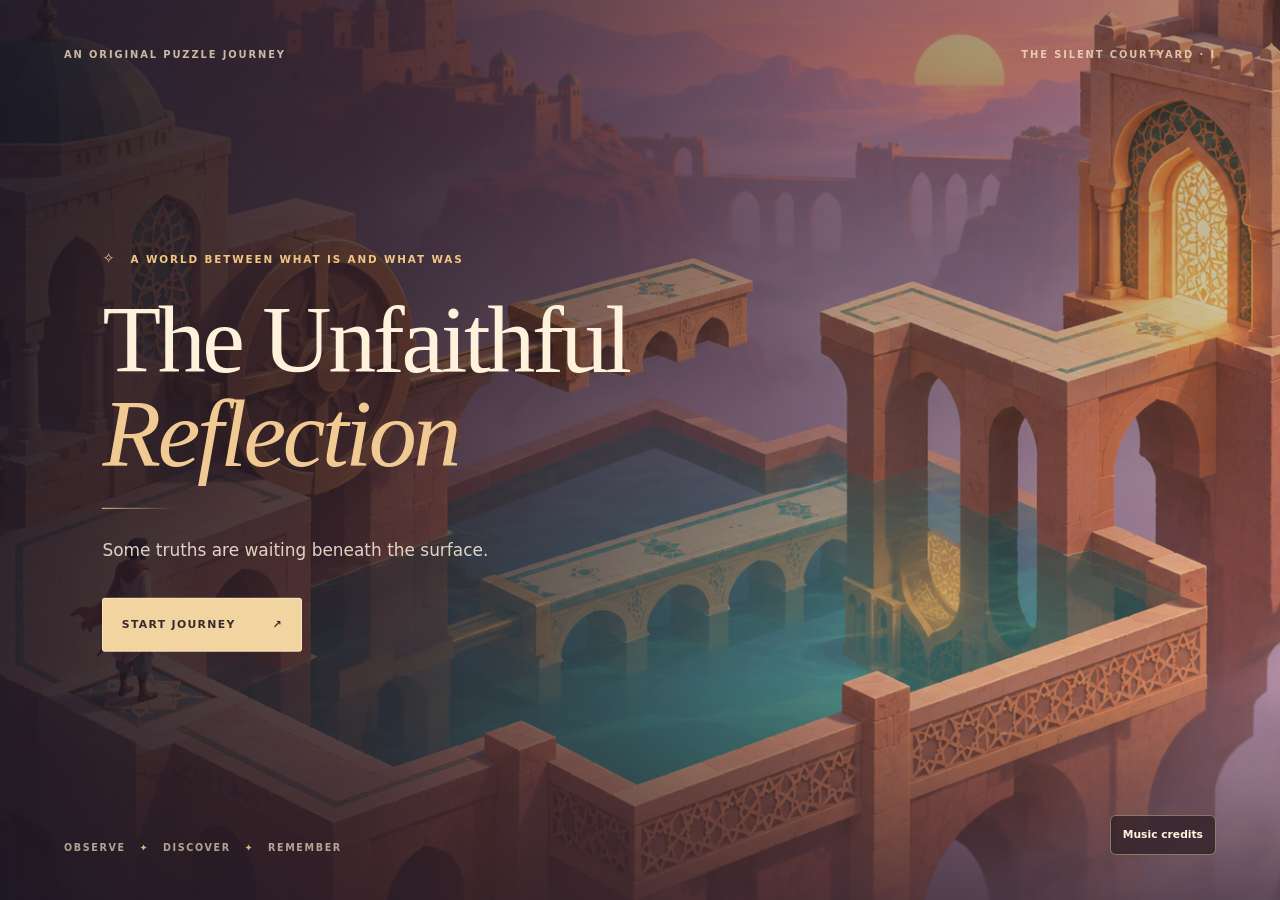
==== game-illustrated-rebuild/index.html @ d264c6a3 "Publish The Unfaithful Reflection game draft" ====
<!doctype html>
<html lang="en">
  <head>
    <meta charset="UTF-8" />
    <meta name="viewport" content="width=device-width, initial-scale=1.0" />
    <meta name="theme-color" content="#8f697f" />
    <title>The Unfaithful Reflection</title>
    <link rel="stylesheet" href="./style.css?v=opening-sound-2" />
  </head>
  <body>
    <main id="game" aria-label="The Unfaithful Reflection illustrated game prototype">
      <div id="scene" aria-hidden="true"></div>
      <section id="intro" class="opening" aria-labelledby="game-title">
        <div class="opening-art" aria-hidden="true"></div>
        <div class="opening-shade" aria-hidden="true"></div>
        <div class="opening-top"><span>An original puzzle journey</span><span class="opening-chapter">The Silent Courtyard · I</span></div>
        <div class="opening-audio">
          <details class="music-credits"><summary>Music credits</summary><p>“Fluidscape” and “Dreams Become Real” by Kevin MacLeod, <a href="https://incompetech.com/" target="_blank" rel="noopener noreferrer">incompetech.com</a>. <a href="https://creativecommons.org/licenses/by/4.0/" target="_blank" rel="noopener noreferrer">CC BY 4.0</a>. Fluidscape is an edited excerpt; tracks fade between worlds.</p></details>
        </div>
        <div class="opening-content">
          <p class="opening-kicker"><span aria-hidden="true">✧</span> A world between what is and what was</p>
          <h1 id="game-title">The Unfaithful<br><em>Reflection</em></h1>
          <span class="opening-rule" aria-hidden="true"></span>
          <p class="opening-tagline">Some truths are waiting beneath the surface.</p>
          <button id="begin" class="opening-action" type="button"><span>Start journey</span><span aria-hidden="true">↗</span></button>
        </div>
        <p class="opening-bottom">Observe <span>✦</span> Discover <span>✦</span> Remember</p>
      </section>

      <section id="story" class="opening story-screen is-hidden" aria-labelledby="story-title">
        <div class="opening-art" aria-hidden="true"></div>
        <div class="story-shade" aria-hidden="true"></div>
        <div class="story-card">
          <p class="opening-kicker">Chapter I <span aria-hidden="true">✧</span> The Silent Courtyard</p>
          <h2 id="story-title">The water remembers.</h2>
          <span class="opening-rule" aria-hidden="true"></span>
          <p>Long ago, the people of this fortress vanished without a trace. A lone traveller has come seeking answers, guided by memories that linger in the water.</p>
          <p>Help him cross the forgotten courtyards, uncover their hidden clues, and discover what became of the people who once called this place home.</p>
          <button id="enter-courtyard" class="opening-action" type="button"><span>Enter the courtyard</span><span aria-hidden="true">↗</span></button>
        </div>
      </section>

      <header id="hud" class="hud is-hidden" aria-live="polite">
        <div class="objective-card">
          <div class="objective-meta">
            <span id="chapter-step" class="step-label">Outer Crossing</span>
            <span id="world-state" class="world-state">Real world</span>
          </div>
          <p id="objective">Drag across the water to reveal what it remembers.</p>
          <p id="joint-status" class="joint-status" aria-live="polite">Find the path that leads to the door.</p>
          <p id="memory-line" class="memory-line" aria-live="polite"><span>Your search</span> Discover what happened to the missing inhabitants.</p>
        </div>
        <div class="game-actions" aria-label="Game controls">
          <button id="sound" class="icon-action" type="button" aria-pressed="true">Sound on</button>
          <button id="pause" class="icon-action" type="button" aria-pressed="false">Pause</button>
          <button id="restart" class="icon-action" type="button">Restart</button>
          <details class="game-music-credits music-credits"><summary>Music credits</summary><p>“Fluidscape” and “Dreams Become Real” by Kevin MacLeod, <a href="https://incompetech.com/" target="_blank" rel="noopener noreferrer">incompetech.com</a>. <a href="https://creativecommons.org/licenses/by/4.0/" target="_blank" rel="noopener noreferrer">CC BY 4.0</a>. Fluidscape is an edited excerpt; tracks fade between worlds.</p></details>
        </div>
      </header>

      <div id="prompt" class="prompt is-hidden" role="status"></div>
      <aside id="guide-speech" class="guide-speech is-hidden" aria-live="polite" aria-atomic="true">
        <span class="guide-speech-icon" aria-hidden="true">✧</span>
        <div><span class="guide-name">The Guide <span class="guide-spark" aria-hidden="true">✦</span></span><p id="guide-words"></p></div>
      </aside>
      <button id="wheel-cue" class="wheel-cue is-hidden" type="button" aria-label="Walk to and press the red button">Tap the red button <span aria-hidden="true">↓</span></button>

      <nav id="travel-controls" class="travel-controls is-hidden" aria-label="Courtyard actions">
        <button id="go-wheel" type="button">Walk to button</button>
        <button id="turn-wheel" type="button">Press red button</button>
        <button id="go-dais" type="button">Walk to platform</button>
        <button id="switch-world" type="button">Switch world</button>
        <button id="cross-bridge" type="button">Cross bridge</button>
        <button id="return-bridge" type="button">Walk back</button>
        <button id="go-door" type="button">Reach doorway</button>
      </nav>

      <section id="pause-panel" class="panel pause-panel is-hidden" aria-labelledby="pause-title">
        <p class="eyebrow">The memory is waiting</p>
        <h2 id="pause-title">Game paused</h2>
        <button id="resume" class="primary-action" type="button">Continue</button>
      </section>

      <section id="ending" class="panel ending-panel is-hidden" aria-labelledby="ending-title">
        <p class="eyebrow">Memory restored</p>
        <h2 id="ending-title">The doorway remembers you.</h2>
        <p class="story-copy">The fragment warms in the traveller’s hand. Beyond the light, another courtyard is beginning to wake.</p>
        <button id="play-again" class="primary-action" type="button">Play again</button>
      </section>

      <div id="loading" role="status" aria-live="polite">
        <span class="loading-mark" aria-hidden="true"></span>
        <p>The courtyard remembers…</p>
      </div>
      <div class="grain" aria-hidden="true"></div>
    </main>
    <script src="./opening-audio.js?v=no-opening-control-4"></script>
    <script type="module" src="./scene3d.js?v=reflection-contrast-5"></script>
  </body>
</html>
---- game-illustrated-rebuild/style.css ----
:root {
  color-scheme: dark;
  background: #856578;
  color: #fff2dc;
  font-family: Georgia, "Times New Roman", serif;
}

* {
  box-sizing: border-box;
}

html,
body,
#game,
#scene,
#scene canvas {
  position: fixed;
  inset: 0;
  width: 100%;
  height: 100%;
  margin: 0;
  overflow: hidden;
}

body {
  background:
    radial-gradient(circle at 73% 15%, rgba(255, 224, 154, 0.95) 0 2.2%, rgba(248, 167, 125, 0.3) 2.4%, transparent 12%),
    linear-gradient(180deg, #d98e8d 0%, #a67c8a 44%, #715e7b 76%, #665873 100%);
}

#scene canvas {
  display: block;
  touch-action: none;
}

#scene { transition: filter 380ms ease; }
body.world-transition #scene { filter: brightness(1.24) saturate(.72); }

@media (prefers-reduced-motion: reduce) {
  #scene { transition: none; }
}

button {
  font: inherit;
}

.is-hidden {
  opacity: 0 !important;
  visibility: hidden !important;
  pointer-events: none !important;
}

.opening {
  position: fixed;
  inset: 0;
  z-index: 8;
  overflow: hidden;
  color: #fff2dc;
  transition: opacity 650ms ease, visibility 650ms ease;
}

.opening-art,
.opening-shade,
.story-shade {
  position: absolute;
  inset: 0;
  pointer-events: none;
}

.opening-art {
  background: #785b68 url("./assets/concepts/approved-courtyard-direction.png") center / cover no-repeat;
}

.opening-shade {
  background: linear-gradient(90deg, rgba(25, 21, 33, .88) 0%, rgba(42, 27, 37, .76) 29%, rgba(53, 31, 40, .24) 67%, rgba(53, 31, 40, .06) 100%), linear-gradient(0deg, rgba(28, 22, 34, .55), transparent 24%, rgba(29, 21, 34, .28));
}

.story-shade {
  background: linear-gradient(90deg, rgba(33, 23, 33, .9), rgba(50, 31, 40, .74) 54%, rgba(44, 32, 42, .34)), rgba(38, 27, 38, .18);
  backdrop-filter: blur(3px);
}

.opening-top {
  position: absolute;
  top: clamp(1.5rem, 4vw, 3rem);
  left: clamp(1.5rem, 5vw, 5rem);
  right: clamp(1.5rem, 5vw, 5rem);
  display: flex;
  justify-content: space-between;
  gap: 1rem;
  color: rgba(255, 232, 199, .76);
  font: 600 .62rem/1.4 system-ui, sans-serif;
  letter-spacing: .19em;
  text-transform: uppercase;
}

.opening-content,
.story-card {
  position: absolute;
  top: 50%;
  left: clamp(1.5rem, 8vw, 8rem);
  width: min(37rem, calc(100% - 3rem));
  transform: translateY(-50%);
}

.opening-kicker {
  margin: 0 0 1.45rem;
  color: #f2c584;
  font: 700 .65rem/1.5 system-ui, sans-serif;
  letter-spacing: .18em;
  text-transform: uppercase;
}

.opening-kicker span {
  margin-right: .55rem;
  font-size: .9rem;
}

.opening h1,
.opening h2 {
  margin: 0;
  font-weight: 400;
  line-height: .98;
  letter-spacing: -.035em;
  text-wrap: balance;
}

.opening h1 {
  font-size: clamp(3.4rem, 7.5vw, 7.2rem);
}

.opening h1 em {
  color: #f1ca93;
  font-weight: 400;
}

.opening h2 {
  max-width: 11ch;
  font-size: clamp(3rem, 6vw, 5.7rem);
}

.opening-rule {
  display: block;
  width: 4.5rem;
  height: 1px;
  margin: 1.7rem 0;
  background: linear-gradient(90deg, #f0c584, transparent);
}

.opening-tagline,
.story-card > p:not(.opening-kicker) {
  max-width: 38ch;
  color: rgba(255, 243, 224, .84);
  font: 400 clamp(.94rem, 1.4vw, 1.06rem)/1.75 system-ui, sans-serif;
}

.opening-tagline {
  margin: 0 0 2rem;
}

.story-card > p:not(.opening-kicker) {
  margin: 0 0 1rem;
}

.opening-action {
  display: inline-flex;
  min-width: 12.5rem;
  min-height: 3.4rem;
  align-items: center;
  justify-content: space-between;
  gap: 2rem;
  padding: .9rem 1.15rem;
  border: 1px solid rgba(255, 232, 194, .78);
  border-radius: .2rem;
  color: #392a2c;
  background: #f2d4a1;
  cursor: pointer;
  font: 700 .68rem/1 system-ui, sans-serif;
  letter-spacing: .12em;
  text-transform: uppercase;
  transition: background 180ms ease, transform 180ms ease;
}

.story-card .opening-action {
  margin-top: 1rem;
}

.opening-action:hover,
.opening-action:focus-visible {
  background: #ffe6bc;
  transform: translateY(-2px);
  outline: 2px solid #fff2d4;
  outline-offset: 4px;
}

.opening-bottom {
  position: absolute;
  bottom: clamp(1.4rem, 4vw, 2.8rem);
  left: clamp(1.5rem, 5vw, 5rem);
  margin: 0;
  color: rgba(255, 234, 208, .65);
  font: 600 .6rem/1.5 system-ui, sans-serif;
  letter-spacing: .17em;
  text-transform: uppercase;
}

.opening-bottom span {
  margin: 0 .55rem;
  color: #e5b77c;
}

.opening-audio {
  position: absolute;
  right: clamp(1.5rem, 5vw, 5rem);
  bottom: clamp(1.4rem, 4vw, 2.8rem);
  display: flex;
  align-items: center;
  gap: .7rem;
  font: 600 .67rem/1.4 system-ui, sans-serif;
}

.opening-sound {
  display: block;
  margin-top: 1rem;
  padding: .6rem .8rem;
  color: #fff0cf;
  background: rgba(49, 34, 42, .7);
  border: 1px solid rgba(255, 225, 170, .65);
  border-radius: .35rem;
  font: 600 .72rem/1.4 system-ui, sans-serif;
  cursor: pointer;
}
.opening-sound:focus-visible { outline: 2px solid #ffdd98; outline-offset: 3px; }

.opening-audio button,
.music-credits summary {
  min-height: 2.5rem;
  padding: .65rem .75rem;
  border: 1px solid rgba(255, 225, 170, .42);
  border-radius: .35rem;
  color: #fff4de;
  background: rgba(49, 34, 42, .78);
  cursor: pointer;
  list-style: none;
}
.music-credits { position: relative; }
.music-credits summary::-webkit-details-marker { display: none; }
.music-credits p {
  position: absolute;
  z-index: 2;
  right: 0;
  bottom: calc(100% + .5rem);
  width: min(20rem, 82vw);
  margin: 0;
  padding: 1rem;
  border-radius: .5rem;
  background: rgba(49, 34, 42, .97);
  color: #fff1dc;
  font: 400 .75rem/1.5 system-ui, sans-serif;
}
.music-credits a { color: #ffe2a4; }
.game-music-credits { pointer-events: auto; font: 700 .66rem/1.4 system-ui, sans-serif; }
.game-music-credits summary { min-height: 2.55rem; border-radius: 999px; }
.game-music-credits p { top: calc(100% + .5rem); bottom: auto; }

@media (max-width: 640px) {
  .opening-art { background-position: 56% center; }
  .opening-shade { background: linear-gradient(90deg, rgba(26, 20, 31, .88), rgba(39, 26, 35, .58) 75%, rgba(39, 26, 35, .36)), linear-gradient(0deg, rgba(26, 20, 31, .4), transparent 38%); }
  .opening-chapter { display: none; }
  .opening h1 { font-size: clamp(3.15rem, 12vw, 5rem); }
  .opening-content, .story-card { left: 1.5rem; width: calc(100% - 3rem); }
  .story-card > p:not(.opening-kicker) { font-size: .91rem; line-height: 1.6; }
  .opening-audio { right: 1.5rem; bottom: 4.3rem; }
}

.panel {
  position: fixed;
  z-index: 7;
  left: 50%;
  top: 50%;
  width: min(31rem, calc(100vw - 2rem));
  padding: clamp(1.45rem, 4vw, 2.5rem);
  color: #fff4df;
  text-align: center;
  transform: translate(-50%, -50%);
  border: 1px solid rgba(255, 224, 164, 0.36);
  border-radius: 1.25rem;
  background: linear-gradient(145deg, rgba(70, 43, 55, 0.92), rgba(92, 57, 62, 0.78));
  box-shadow: 0 1.5rem 5rem rgba(43, 28, 47, 0.38), inset 0 1px rgba(255, 255, 255, 0.13);
  backdrop-filter: blur(18px) saturate(1.15);
  transition: opacity 400ms ease, visibility 400ms ease, transform 400ms ease;
}

.intro-panel::before,
.ending-panel::before {
  content: "";
  display: block;
  width: 2.3rem;
  height: 2.3rem;
  margin: 0 auto 1.2rem;
  border: 1px solid rgba(255, 219, 146, 0.76);
  transform: rotate(45deg);
  box-shadow: inset 0 0 1rem rgba(255, 190, 92, 0.14), 0 0 1.4rem rgba(255, 190, 92, 0.16);
}

.eyebrow,
.step-label {
  display: block;
  margin: 0 0 0.65rem;
  color: #f6c77d;
  font-family: system-ui, sans-serif;
  font-size: 0.68rem;
  font-weight: 700;
  letter-spacing: 0.18em;
  text-transform: uppercase;
}

.panel h1,
.panel h2 {
  margin: 0;
  font-size: clamp(2rem, 7vw, 3.8rem);
  font-weight: 400;
  line-height: 0.98;
  text-wrap: balance;
}

.panel h2 {
  font-size: clamp(1.8rem, 5vw, 3rem);
}

.story-copy {
  max-width: 38ch;
  margin: 1.25rem auto 1.6rem;
  color: rgba(255, 242, 220, 0.78);
  font-family: system-ui, sans-serif;
  font-size: 0.95rem;
  line-height: 1.6;
}

.primary-action,
.icon-action {
  border: 1px solid rgba(255, 225, 170, 0.44);
  color: #fff4de;
  cursor: pointer;
  transition: transform 180ms ease, background 180ms ease, border-color 180ms ease;
}

.primary-action {
  min-height: 3rem;
  padding: 0.75rem 1.35rem;
  border-radius: 999px;
  background: linear-gradient(135deg, #c8724e, #9e4d47);
  box-shadow: 0 0.75rem 1.8rem rgba(69, 32, 37, 0.32);
  font-family: system-ui, sans-serif;
  font-size: 0.78rem;
  font-weight: 750;
  letter-spacing: 0.08em;
  text-transform: uppercase;
}

.primary-action:hover,
.primary-action:focus-visible,
.icon-action:hover,
.icon-action:focus-visible {
  transform: translateY(-2px);
  border-color: rgba(255, 229, 176, 0.8);
  outline: none;
}

.hud {
  position: fixed;
  z-index: 6;
  inset: 0 0 auto;
  display: flex;
  align-items: flex-start;
  justify-content: space-between;
  gap: 1rem;
  padding: clamp(0.8rem, 2.2vw, 1.35rem);
  pointer-events: none;
  transition: opacity 300ms ease, visibility 300ms ease;
}

.objective-card {
  width: min(28rem, calc(100vw - 2rem));
  padding: 0.85rem 1rem;
  border: 1px solid rgba(255, 224, 168, 0.24);
  border-radius: 0.85rem;
  background: rgba(62, 42, 55, 0.76);
  box-shadow: 0 0.7rem 2.2rem rgba(47, 31, 50, 0.22);
  backdrop-filter: blur(13px);
}

.objective-card .step-label {
  margin: 0;
  font-size: 0.58rem;
}

.objective-meta {
  display: flex;
  align-items: center;
  justify-content: space-between;
  gap: 0.75rem;
  margin-bottom: 0.36rem;
}

.world-state {
  display: inline-flex;
  align-items: center;
  min-height: 1.25rem;
  padding: 0.22rem 0.5rem;
  border: 1px solid rgba(255, 215, 147, 0.28);
  border-radius: 999px;
  color: rgba(255, 238, 209, 0.78);
  background: rgba(255, 204, 120, 0.08);
  font-family: system-ui, sans-serif;
  font-size: 0.56rem;
  font-weight: 750;
  letter-spacing: 0.08em;
  text-transform: uppercase;
}

.world-state.is-reflected {
  color: #c8f3e3;
  border-color: rgba(152, 235, 211, 0.42);
  background: rgba(63, 168, 156, 0.15);
}

#objective {
  margin: 0;
  color: rgba(255, 246, 229, 0.92);
  font-family: system-ui, sans-serif;
  font-size: clamp(0.75rem, 2vw, 0.88rem);
  line-height: 1.35;
}

.joint-status {
  margin: 0.48rem 0 0;
  color: rgba(246, 199, 125, 0.72);
  font-family: system-ui, sans-serif;
  font-size: 0.62rem;
  font-weight: 700;
  letter-spacing: 0.08em;
  text-transform: uppercase;
}

.joint-status.is-complete {
  color: #c9f2d9;
}

.memory-line {
  margin: .65rem 0 0;
  padding-top: .6rem;
  border-top: 1px solid rgba(255, 229, 189, .16);
  color: rgba(255, 241, 220, .88);
  font: italic .78rem/1.4 Georgia, serif;
}

.memory-line span {
  display: block;
  margin-bottom: .2rem;
  color: #f3c981;
  font: 700 .56rem/1.3 system-ui, sans-serif;
  letter-spacing: .12em;
  text-transform: uppercase;
}

.game-actions {
  display: flex;
  gap: 0.45rem;
  pointer-events: auto;
}

.icon-action {
  min-height: 2.55rem;
  padding: 0.58rem 0.8rem;
  border-radius: 999px;
  background: rgba(62, 42, 55, 0.72);
  backdrop-filter: blur(13px);
  font-family: system-ui, sans-serif;
  font-size: 0.66rem;
  font-weight: 700;
  letter-spacing: 0.04em;
}

.prompt {
  position: fixed;
  z-index: 6;
  left: 50%;
  bottom: clamp(1rem, 4vw, 2.2rem);
  max-width: min(31rem, calc(100vw - 2rem));
  padding: 0.72rem 1rem;
  color: #fff1d9;
  text-align: center;
  transform: translateX(-50%);
  border: 1px solid rgba(255, 218, 154, 0.3);
  border-radius: 999px;
  background: rgba(61, 42, 54, 0.74);
  box-shadow: 0 0.8rem 2.5rem rgba(52, 31, 45, 0.24);
  backdrop-filter: blur(12px);
  font-family: system-ui, sans-serif;
  font-size: 0.78rem;
  transition: opacity 240ms ease, visibility 240ms ease;
}

.travel-controls {
  position: fixed;
  z-index: 6;
  left: 50%;
  bottom: clamp(.7rem, 2vw, 1.4rem);
  display: flex;
  justify-content: center;
  flex-wrap: wrap;
  gap: .4rem;
  width: min(52rem, calc(100% - 1.4rem));
  transform: translateX(-50%);
}

.travel-controls button {
  min-height: 44px;
  padding: .55rem .85rem;
  border: 1px solid rgba(255, 224, 168, .38);
  border-radius: .55rem;
  color: #fff5e3;
  background: rgba(57, 41, 52, .88);
  font: 650 .73rem/1.2 system-ui, sans-serif;
  cursor: pointer;
}

.travel-controls button:hover,
.travel-controls button:focus-visible {
  outline: 2px solid #f7d38f;
  outline-offset: 2px;
}

.travel-controls button:disabled { opacity: .38; cursor: default; }
.prompt { bottom: 5rem; }

.guide-speech {
  position: fixed;
  z-index: 7;
  left: 0;
  top: 0;
  display: flex;
  align-items: flex-start;
  gap: .4rem;
  width: min(14rem, 48vw);
  padding: .65rem .75rem;
  border: 1px solid rgba(250, 225, 185, .66);
  border-radius: .8rem;
  background: rgba(54, 48, 59, .69);
  box-shadow: 0 .45rem 1.4rem rgba(52, 31, 45, .18);
  backdrop-filter: blur(7px);
  pointer-events: none;
  transition: opacity 700ms ease, visibility 700ms ease;
}
.guide-speech::after {
  content: "";
  position: absolute;
  left: -.35rem;
  top: 1.35rem;
  width: .6rem;
  height: .6rem;
  transform: rotate(45deg);
  background: rgba(54, 48, 59, .72);
  border-left: 1px solid rgba(250, 212, 157, .66);
  border-bottom: 1px solid rgba(250, 212, 157, .66);
}
.guide-speech[data-prefer="right"] { width: min(10rem, 32vw); }
.guide-speech[data-side="left"]::after { left: auto; right: -.35rem; border: 0; border-top: 1px solid rgba(250, 212, 157, .66); border-right: 1px solid rgba(250, 212, 157, .66); }
.guide-speech-icon { color: #f6d69a; font: 1.25rem/1 Georgia, serif; }
.guide-name { color: #f6d69a; font: 700 .58rem/1.3 system-ui, sans-serif; letter-spacing: .16em; text-transform: uppercase; }
.guide-spark { display: inline-block; animation: guide-glimmer 1.6s ease-in-out infinite; }
.guide-speech p { margin: .25rem 0 0; color: #fffaf0; font: italic .83rem/1.35 Georgia, serif; }
@keyframes guide-glimmer { 0%, 100% { opacity: .35; transform: scale(.8); } 50% { opacity: 1; transform: scale(1.15); } }

.wheel-cue {
  position: fixed;
  z-index: 6;
  transform: translate(-50%, -100%);
  padding: .5rem .7rem;
  border: 1px solid rgba(255, 229, 174, .85);
  border-radius: 999px;
  background: rgba(76, 51, 55, .93);
  color: #fff5df;
  box-shadow: 0 0 1.1rem rgba(255, 205, 111, .36);
  font: 700 .72rem/1.25 system-ui, sans-serif;
  white-space: nowrap;
  cursor: pointer;
}
.wheel-cue span { color: #f4d18c; margin-left: .2rem; }
.wheel-cue:focus-visible { outline: 2px solid #fff1c6; outline-offset: 3px; }

@media (max-width: 720px) {
  .travel-controls button { font-size: .65rem; padding: .45rem .6rem; }
  .prompt { bottom: 7.6rem; }
  .guide-speech { width: min(12rem, 46vw); }
}

.pause-panel {
  width: min(24rem, calc(100vw - 2rem));
}

#loading {
  position: fixed;
  inset: 0;
  z-index: 5;
  display: grid;
  place-content: center;
  justify-items: center;
  gap: 1rem;
  background: linear-gradient(145deg, #d78e86, #806078);
  transition: opacity 700ms ease, visibility 700ms ease;
}

#loading p {
  margin: 0;
  color: rgba(255, 242, 220, 0.86);
  font-size: 0.76rem;
  letter-spacing: 0.22em;
  text-transform: uppercase;
}

#loading.is-hidden {
  opacity: 0;
  visibility: hidden;
}

.loading-mark {
  width: 2.7rem;
  height: 2.7rem;
  border: 1px solid rgba(255, 226, 160, 0.7);
  transform: rotate(45deg);
  animation: breathe 1.8s ease-in-out infinite;
}

.grain {
  position: fixed;
  inset: -50%;
  z-index: 4;
  pointer-events: none;
  opacity: 0.07;
  background-image: url("data:image/svg+xml,%3Csvg viewBox='0 0 140 140' xmlns='http://www.w3.org/2000/svg'%3E%3Cfilter id='n'%3E%3CfeTurbulence type='fractalNoise' baseFrequency='.85' numOctaves='3' stitchTiles='stitch'/%3E%3C/filter%3E%3Crect width='100%25' height='100%25' filter='url(%23n)' opacity='.8'/%3E%3C/svg%3E");
  animation: grain 0.22s steps(2) infinite;
  mix-blend-mode: soft-light;
}

@media (max-width: 720px) {
  .hud {
    display: grid;
    grid-template-columns: 1fr;
  }

  .objective-card {
    width: 100%;
  }

  .game-actions {
    justify-content: flex-end;
  }

  .icon-action {
    min-height: 2.25rem;
    padding: 0.5rem 0.68rem;
    font-size: 0.6rem;
  }

  .panel {
    padding: 1.35rem;
  }
}

@keyframes breathe {
  0%, 100% { opacity: 0.4; transform: rotate(45deg) scale(0.92); }
  50% { opacity: 1; transform: rotate(45deg) scale(1.04); }
}

@keyframes grain {
  0% { transform: translate3d(-2%, 1%, 0); }
  25% { transform: translate3d(2%, -1%, 0); }
  50% { transform: translate3d(1%, 2%, 0); }
  75% { transform: translate3d(-1%, -2%, 0); }
  100% { transform: translate3d(-2%, 1%, 0); }
}

@media (prefers-reduced-motion: reduce) {
  .loading-mark,
  .grain,
  .guide-spark {
    animation: none;
  }
}
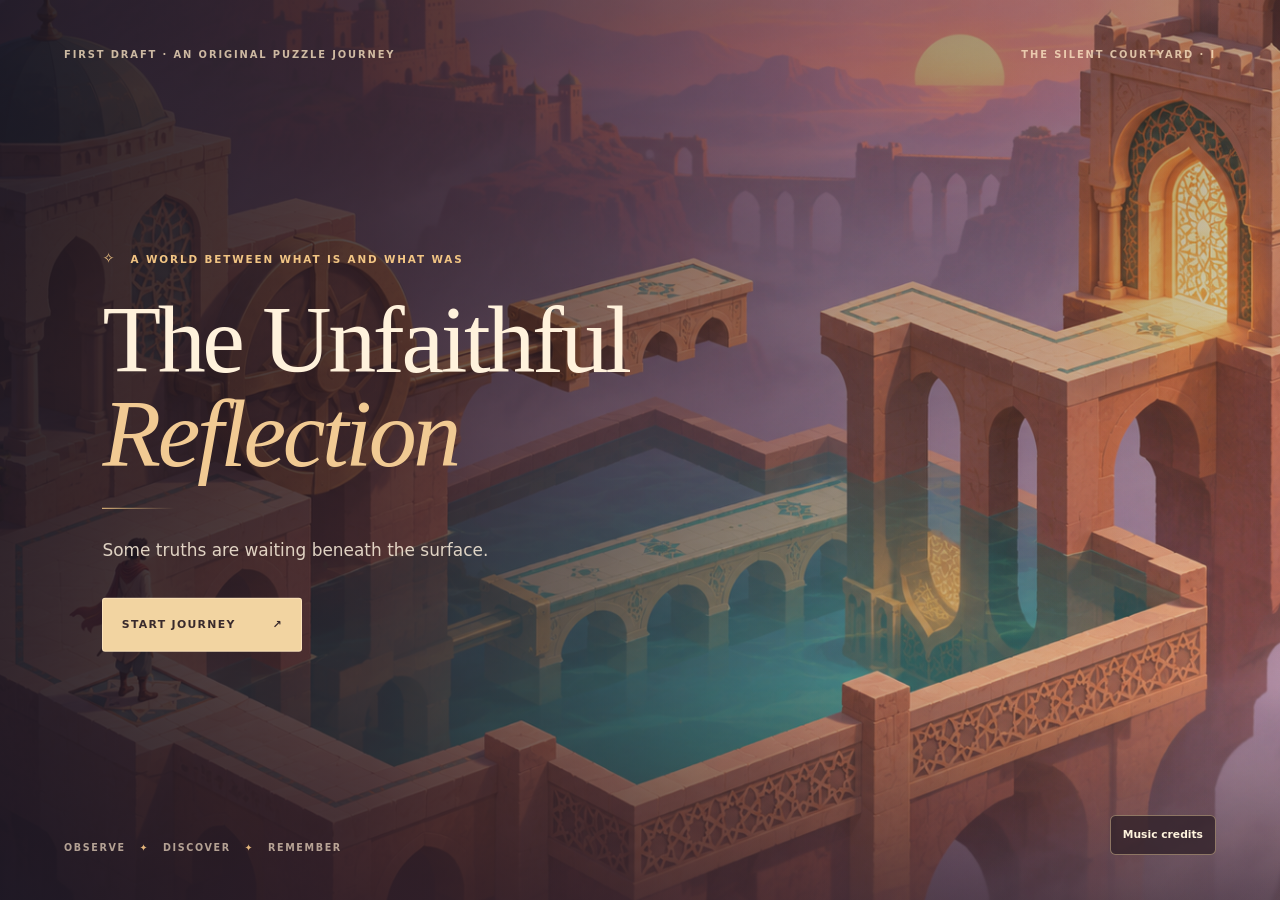
==== commit fcf535bd: "Rename first draft game address" ====
--- a/game-illustrated-rebuild/index.html
+++ b/game-illustrated-rebuild/index.html
@@ -1,100 +1,12 @@
 <!doctype html>
 <html lang="en">
-  <head>
-    <meta charset="UTF-8" />
-    <meta name="viewport" content="width=device-width, initial-scale=1.0" />
-    <meta name="theme-color" content="#8f697f" />
-    <title>The Unfaithful Reflection</title>
-    <link rel="stylesheet" href="./style.css?v=opening-sound-2" />
-  </head>
-  <body>
-    <main id="game" aria-label="The Unfaithful Reflection illustrated game prototype">
-      <div id="scene" aria-hidden="true"></div>
-      <section id="intro" class="opening" aria-labelledby="game-title">
-        <div class="opening-art" aria-hidden="true"></div>
-        <div class="opening-shade" aria-hidden="true"></div>
-        <div class="opening-top"><span>An original puzzle journey</span><span class="opening-chapter">The Silent Courtyard · I</span></div>
-        <div class="opening-audio">
-          <details class="music-credits"><summary>Music credits</summary><p>“Fluidscape” and “Dreams Become Real” by Kevin MacLeod, <a href="https://incompetech.com/" target="_blank" rel="noopener noreferrer">incompetech.com</a>. <a href="https://creativecommons.org/licenses/by/4.0/" target="_blank" rel="noopener noreferrer">CC BY 4.0</a>. Fluidscape is an edited excerpt; tracks fade between worlds.</p></details>
-        </div>
-        <div class="opening-content">
-          <p class="opening-kicker"><span aria-hidden="true">✧</span> A world between what is and what was</p>
-          <h1 id="game-title">The Unfaithful<br><em>Reflection</em></h1>
-          <span class="opening-rule" aria-hidden="true"></span>
-          <p class="opening-tagline">Some truths are waiting beneath the surface.</p>
-          <button id="begin" class="opening-action" type="button"><span>Start journey</span><span aria-hidden="true">↗</span></button>
-        </div>
-        <p class="opening-bottom">Observe <span>✦</span> Discover <span>✦</span> Remember</p>
-      </section>
-
-      <section id="story" class="opening story-screen is-hidden" aria-labelledby="story-title">
-        <div class="opening-art" aria-hidden="true"></div>
-        <div class="story-shade" aria-hidden="true"></div>
-        <div class="story-card">
-          <p class="opening-kicker">Chapter I <span aria-hidden="true">✧</span> The Silent Courtyard</p>
-          <h2 id="story-title">The water remembers.</h2>
-          <span class="opening-rule" aria-hidden="true"></span>
-          <p>Long ago, the people of this fortress vanished without a trace. A lone traveller has come seeking answers, guided by memories that linger in the water.</p>
-          <p>Help him cross the forgotten courtyards, uncover their hidden clues, and discover what became of the people who once called this place home.</p>
-          <button id="enter-courtyard" class="opening-action" type="button"><span>Enter the courtyard</span><span aria-hidden="true">↗</span></button>
-        </div>
-      </section>
-
-      <header id="hud" class="hud is-hidden" aria-live="polite">
-        <div class="objective-card">
-          <div class="objective-meta">
-            <span id="chapter-step" class="step-label">Outer Crossing</span>
-            <span id="world-state" class="world-state">Real world</span>
-          </div>
-          <p id="objective">Drag across the water to reveal what it remembers.</p>
-          <p id="joint-status" class="joint-status" aria-live="polite">Find the path that leads to the door.</p>
-          <p id="memory-line" class="memory-line" aria-live="polite"><span>Your search</span> Discover what happened to the missing inhabitants.</p>
-        </div>
-        <div class="game-actions" aria-label="Game controls">
-          <button id="sound" class="icon-action" type="button" aria-pressed="true">Sound on</button>
-          <button id="pause" class="icon-action" type="button" aria-pressed="false">Pause</button>
-          <button id="restart" class="icon-action" type="button">Restart</button>
-          <details class="game-music-credits music-credits"><summary>Music credits</summary><p>“Fluidscape” and “Dreams Become Real” by Kevin MacLeod, <a href="https://incompetech.com/" target="_blank" rel="noopener noreferrer">incompetech.com</a>. <a href="https://creativecommons.org/licenses/by/4.0/" target="_blank" rel="noopener noreferrer">CC BY 4.0</a>. Fluidscape is an edited excerpt; tracks fade between worlds.</p></details>
-        </div>
-      </header>
-
-      <div id="prompt" class="prompt is-hidden" role="status"></div>
-      <aside id="guide-speech" class="guide-speech is-hidden" aria-live="polite" aria-atomic="true">
-        <span class="guide-speech-icon" aria-hidden="true">✧</span>
-        <div><span class="guide-name">The Guide <span class="guide-spark" aria-hidden="true">✦</span></span><p id="guide-words"></p></div>
-      </aside>
-      <button id="wheel-cue" class="wheel-cue is-hidden" type="button" aria-label="Walk to and press the red button">Tap the red button <span aria-hidden="true">↓</span></button>
-
-      <nav id="travel-controls" class="travel-controls is-hidden" aria-label="Courtyard actions">
-        <button id="go-wheel" type="button">Walk to button</button>
-        <button id="turn-wheel" type="button">Press red button</button>
-        <button id="go-dais" type="button">Walk to platform</button>
-        <button id="switch-world" type="button">Switch world</button>
-        <button id="cross-bridge" type="button">Cross bridge</button>
-        <button id="return-bridge" type="button">Walk back</button>
-        <button id="go-door" type="button">Reach doorway</button>
-      </nav>
-
-      <section id="pause-panel" class="panel pause-panel is-hidden" aria-labelledby="pause-title">
-        <p class="eyebrow">The memory is waiting</p>
-        <h2 id="pause-title">Game paused</h2>
-        <button id="resume" class="primary-action" type="button">Continue</button>
-      </section>
-
-      <section id="ending" class="panel ending-panel is-hidden" aria-labelledby="ending-title">
-        <p class="eyebrow">Memory restored</p>
-        <h2 id="ending-title">The doorway remembers you.</h2>
-        <p class="story-copy">The fragment warms in the traveller’s hand. Beyond the light, another courtyard is beginning to wake.</p>
-        <button id="play-again" class="primary-action" type="button">Play again</button>
-      </section>
-
-      <div id="loading" role="status" aria-live="polite">
-        <span class="loading-mark" aria-hidden="true"></span>
-        <p>The courtyard remembers…</p>
-      </div>
-      <div class="grain" aria-hidden="true"></div>
-    </main>
-    <script src="./opening-audio.js?v=no-opening-control-4"></script>
-    <script type="module" src="./scene3d.js?v=reflection-contrast-5"></script>
-  </body>
+<head>
+  <meta charset="utf-8">
+  <meta name="viewport" content="width=device-width, initial-scale=1">
+  <meta http-equiv="refresh" content="0; url=../the-unfaithful-reflection-first-draft/">
+  <meta name="robots" content="noindex">
+  <title>The Unfaithful Reflection First Draft</title>
+  <link rel="canonical" href="../the-unfaithful-reflection-first-draft/">
+</head>
+<body><p>The game has a new address. <a href="../the-unfaithful-reflection-first-draft/">Play The Unfaithful Reflection First Draft</a>.</p></body>
 </html>
